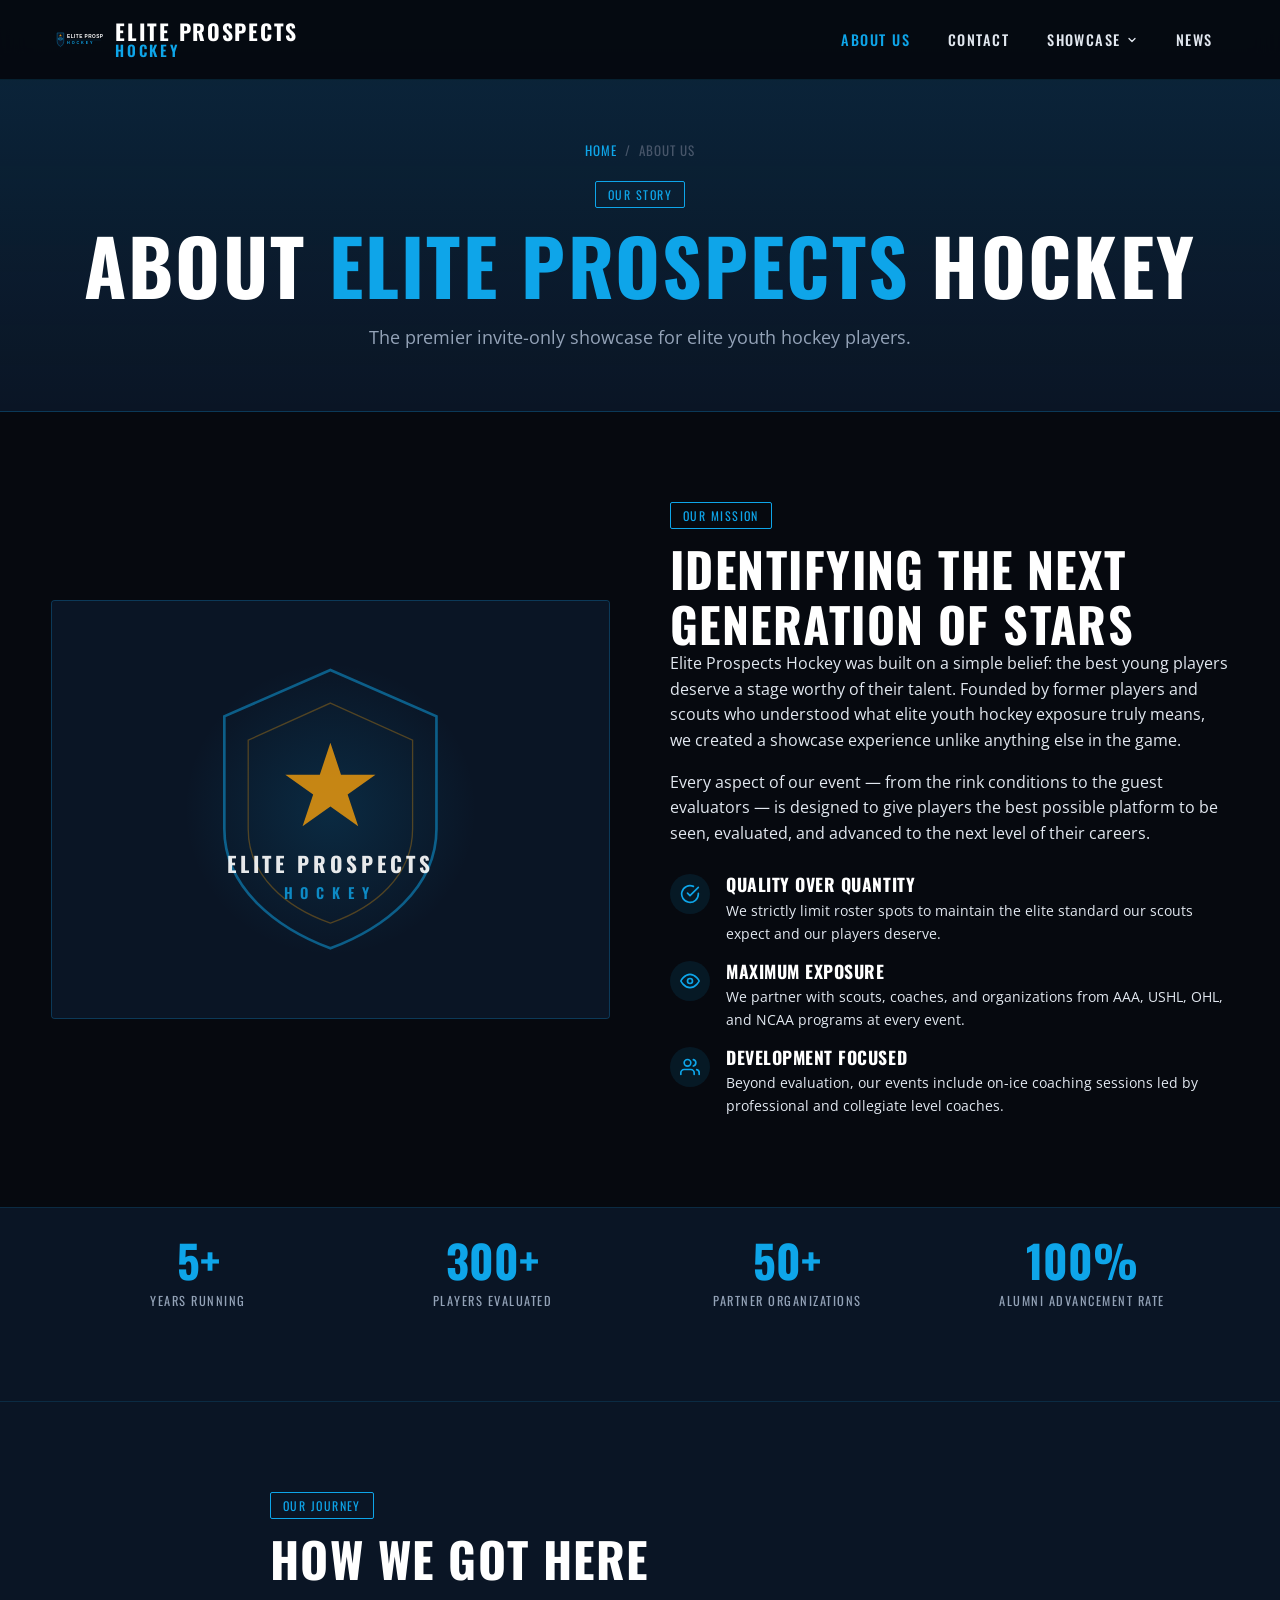
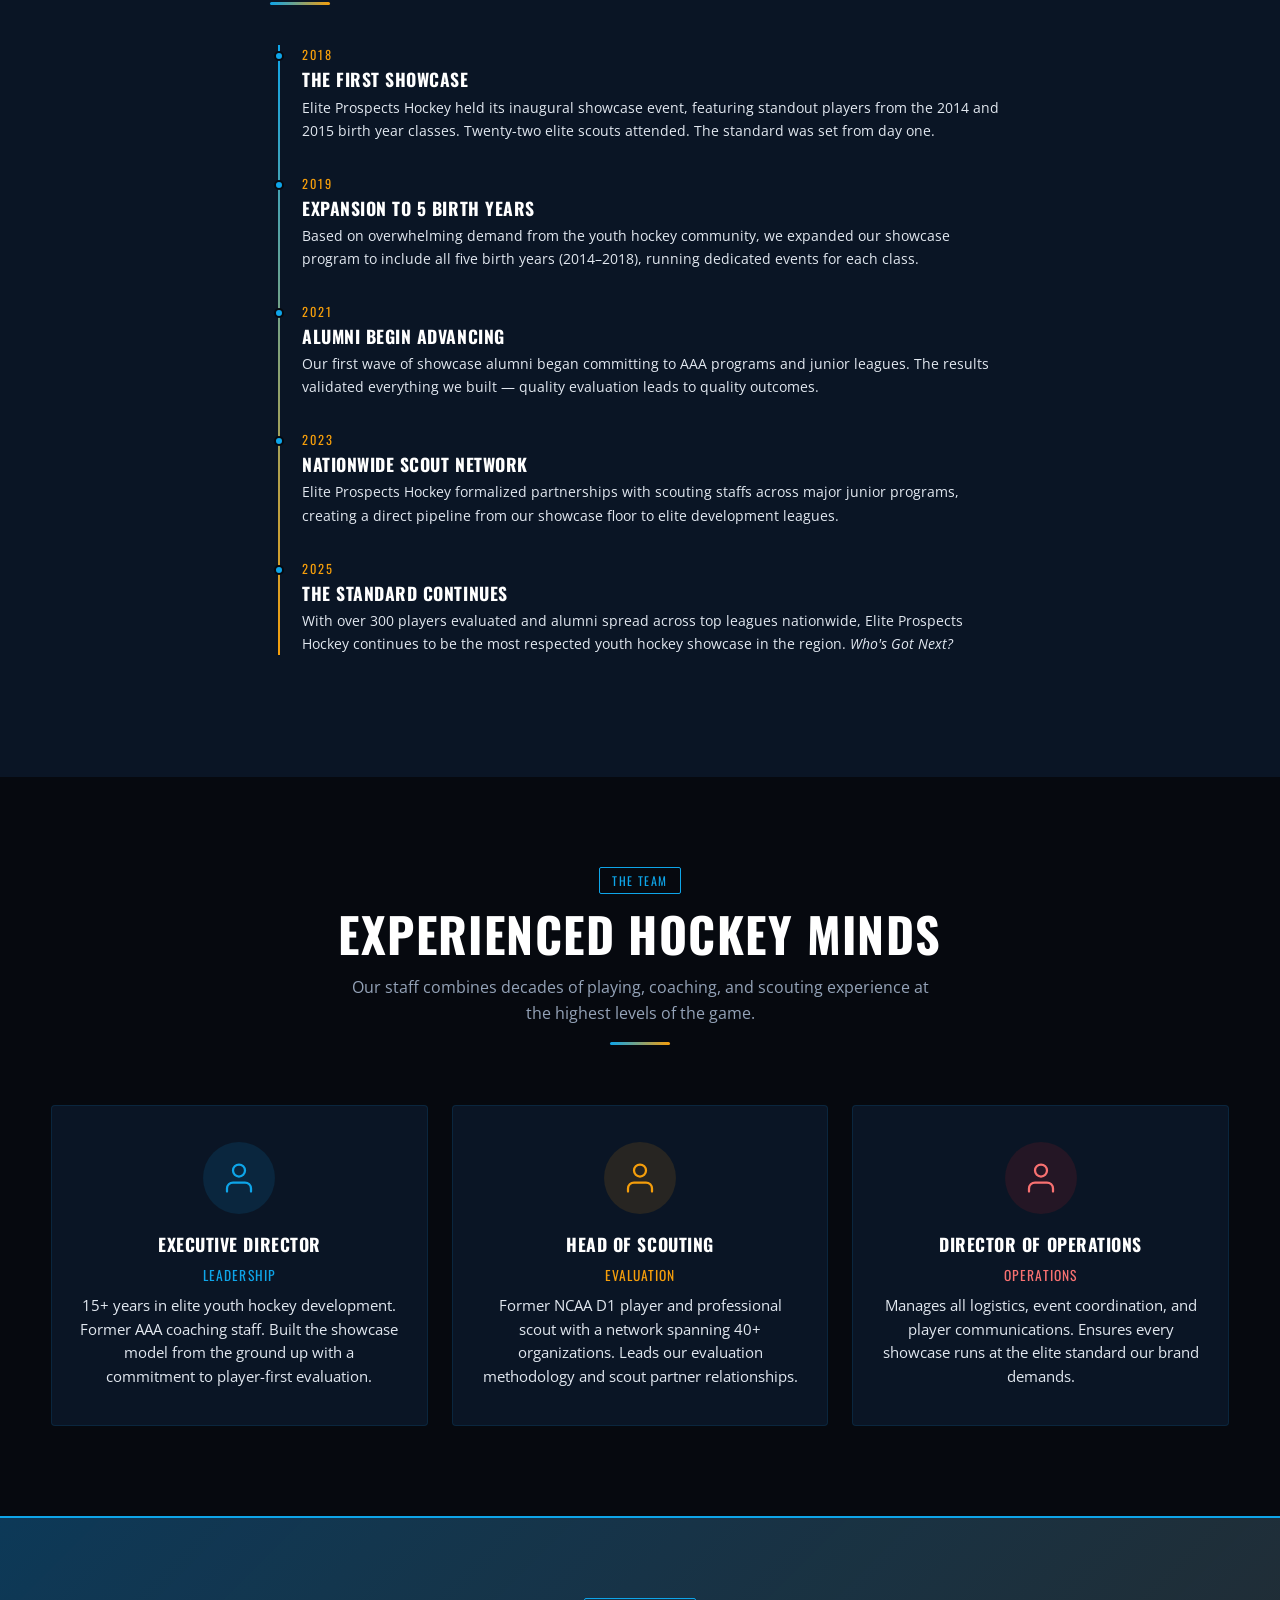
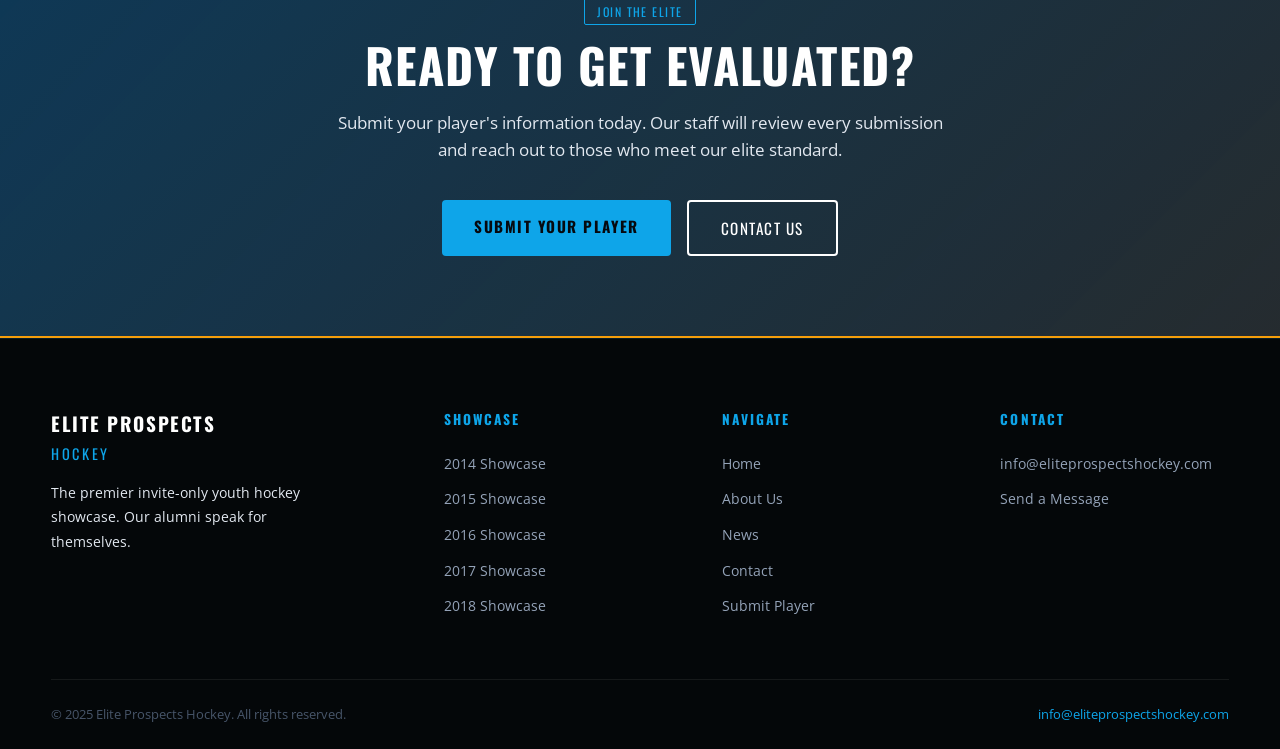
==== about.html @ bce5eac4 "Build full Elite Prospects Hockey site from scratch Complete static HTML/CSS site with: - Homepage w" ====
<!DOCTYPE html>
<html lang="en">
<head>
  <meta charset="UTF-8">
  <meta name="viewport" content="width=device-width, initial-scale=1.0">
  <title>About Us | Elite Prospects Hockey</title>
  <meta name="description" content="Learn about Elite Prospects Hockey — the premier invite-only showcase for elite youth hockey players across North America.">
  <link rel="stylesheet" href="css/styles.css">
  <link rel="icon" type="image/svg+xml" href="images/logo.svg">
</head>
<body>

  <!-- ══ HEADER ══════════════════════════════════════════════ -->
  <header class="site-header">
    <nav class="nav-inner">
      <a href="index.html" class="site-logo">
        <img src="images/logo.svg" alt="Elite Prospects Hockey" class="logo-icon">
        <div class="logo-text">
          <span class="logo-top">ELITE PROSPECTS</span>
          <span class="logo-bottom">HOCKEY</span>
        </div>
      </a>
      <ul class="nav-links">
        <li><a href="about.html" class="active">About Us</a></li>
        <li><a href="contact.html">Contact</a></li>
        <li class="nav-dropdown">
          <span class="dropdown-toggle">Showcase
            <svg viewBox="0 0 24 24" fill="none" stroke="currentColor" stroke-width="2.5" stroke-linecap="round" stroke-linejoin="round">
              <polyline points="6 9 12 15 18 9"/>
            </svg>
          </span>
          <ul class="dropdown-menu">
            <li><a href="showcase/2014.html">2014</a></li>
            <li><a href="showcase/2015.html">2015</a></li>
            <li><a href="showcase/2016.html">2016</a></li>
            <li><a href="showcase/2017.html">2017</a></li>
            <li><a href="showcase/2018.html">2018</a></li>
          </ul>
        </li>
        <li><a href="news.html">News</a></li>
      </ul>
      <button class="nav-toggle" aria-label="Toggle navigation" aria-expanded="false">
        <span></span><span></span><span></span>
      </button>
    </nav>
  </header>

  <!-- ══ PAGE HERO ════════════════════════════════════════════ -->
  <section class="page-hero">
    <div class="container">
      <div class="breadcrumb">
        <a href="index.html">Home</a><span>/</span><span>About Us</span>
      </div>
      <span class="tag">Our Story</span>
      <h1>About <span style="color:var(--ice)">Elite Prospects</span> Hockey</h1>
      <p>The premier invite-only showcase for elite youth hockey players.</p>
    </div>
  </section>

  <!-- ══ MISSION ══════════════════════════════════════════════ -->
  <section class="section">
    <div class="container">
      <div class="about-grid">
        <div class="about-visual">
          <svg viewBox="0 0 420 320" xmlns="http://www.w3.org/2000/svg" width="100%">
            <defs>
              <radialGradient id="glow" cx="50%" cy="50%" r="50%">
                <stop offset="0%" stop-color="#0ea5e9" stop-opacity="0.15"/>
                <stop offset="100%" stop-color="#0ea5e9" stop-opacity="0"/>
              </radialGradient>
            </defs>
            <rect width="420" height="320" fill="#0a1525"/>
            <circle cx="210" cy="160" r="110" fill="url(#glow)"/>
            <!-- Shield outline -->
            <path d="M210 55 L290 90 L290 175 C290 220 250 250 210 265 C170 250 130 220 130 175 L130 90 Z"
                  fill="none" stroke="#0ea5e9" stroke-width="2" opacity="0.5"/>
            <!-- Inner shield accent -->
            <path d="M210 80 L272 108 L272 175 C272 210 244 234 210 246 C176 234 148 210 148 175 L148 108 Z"
                  fill="none" stroke="#f59e0b" stroke-width="1" opacity="0.3"/>
            <!-- Star -->
            <path d="M210 110 L218 134 L244 134 L223 149 L231 173 L210 158 L189 173 L197 149 L176 134 L202 134 Z"
                  fill="#f59e0b" opacity="0.8"/>
            <!-- Text -->
            <text x="210" y="208" font-family="Oswald,sans-serif" font-size="16" font-weight="700"
                  fill="#ffffff" text-anchor="middle" letter-spacing="3" opacity="0.9">ELITE PROSPECTS</text>
            <text x="210" y="228" font-family="Oswald,sans-serif" font-size="11" font-weight="600"
                  fill="#0ea5e9" text-anchor="middle" letter-spacing="6" opacity="0.8">HOCKEY</text>
          </svg>
        </div>
        <div>
          <span class="tag">Our Mission</span>
          <h2>Identifying the Next Generation of Stars</h2>
          <p style="margin-bottom:16px;">Elite Prospects Hockey was built on a simple belief: the best young players deserve a stage worthy of their talent. Founded by former players and scouts who understood what elite youth hockey exposure truly means, we created a showcase experience unlike anything else in the game.</p>
          <p style="margin-bottom:28px;">Every aspect of our event — from the rink conditions to the guest evaluators — is designed to give players the best possible platform to be seen, evaluated, and advanced to the next level of their careers.</p>
          <div class="mission-list">
            <div class="mission-item">
              <div class="mission-icon">
                <svg viewBox="0 0 24 24" fill="none" stroke="currentColor" stroke-width="2" stroke-linecap="round" stroke-linejoin="round">
                  <path d="M22 11.08V12a10 10 0 1 1-5.93-9.14"/><polyline points="22 4 12 14.01 9 11.01"/>
                </svg>
              </div>
              <div>
                <h4>Quality Over Quantity</h4>
                <p>We strictly limit roster spots to maintain the elite standard our scouts expect and our players deserve.</p>
              </div>
            </div>
            <div class="mission-item">
              <div class="mission-icon">
                <svg viewBox="0 0 24 24" fill="none" stroke="currentColor" stroke-width="2" stroke-linecap="round" stroke-linejoin="round">
                  <path d="M1 12s4-8 11-8 11 8 11 8-4 8-11 8-11-8-11-8z"/><circle cx="12" cy="12" r="3"/>
                </svg>
              </div>
              <div>
                <h4>Maximum Exposure</h4>
                <p>We partner with scouts, coaches, and organizations from AAA, USHL, OHL, and NCAA programs at every event.</p>
              </div>
            </div>
            <div class="mission-item">
              <div class="mission-icon">
                <svg viewBox="0 0 24 24" fill="none" stroke="currentColor" stroke-width="2" stroke-linecap="round" stroke-linejoin="round">
                  <path d="M17 21v-2a4 4 0 0 0-4-4H5a4 4 0 0 0-4 4v2"/><circle cx="9" cy="7" r="4"/>
                  <path d="M23 21v-2a4 4 0 0 0-3-3.87M16 3.13a4 4 0 0 1 0 7.75"/>
                </svg>
              </div>
              <div>
                <h4>Development Focused</h4>
                <p>Beyond evaluation, our events include on-ice coaching sessions led by professional and collegiate level coaches.</p>
              </div>
            </div>
          </div>
        </div>
      </div>
    </div>
  </section>

  <!-- ══ STATS ════════════════════════════════════════════════ -->
  <div style="background:var(--navy); border-top:1px solid rgba(14,165,233,.15); border-bottom:1px solid rgba(14,165,233,.15);">
    <div class="stats-row container" style="border:none; border-radius:0; background:transparent;">
      <div class="stat-box" style="background:transparent;">
        <div class="stat-number">5+</div>
        <div class="stat-label">Years Running</div>
      </div>
      <div class="stat-box" style="background:transparent;">
        <div class="stat-number">300+</div>
        <div class="stat-label">Players Evaluated</div>
      </div>
      <div class="stat-box" style="background:transparent;">
        <div class="stat-number">50+</div>
        <div class="stat-label">Partner Organizations</div>
      </div>
      <div class="stat-box" style="background:transparent;">
        <div class="stat-number">100%</div>
        <div class="stat-label">Alumni Advancement Rate</div>
      </div>
    </div>
  </div>

  <!-- ══ HISTORY TIMELINE ═════════════════════════════════════ -->
  <section class="section section--dark">
    <div class="container">
      <div style="max-width:740px; margin-inline:auto;">
        <div class="section-heading" style="text-align:left; margin-bottom:40px;">
          <span class="tag">Our Journey</span>
          <h2>How We Got Here</h2>
          <div class="ice-line" style="margin-left:0;"></div>
        </div>
        <div class="timeline">
          <div class="timeline-item">
            <div class="timeline-year">2018</div>
            <h4>The First Showcase</h4>
            <p>Elite Prospects Hockey held its inaugural showcase event, featuring standout players from the 2014 and 2015 birth year classes. Twenty-two elite scouts attended. The standard was set from day one.</p>
          </div>
          <div class="timeline-item">
            <div class="timeline-year">2019</div>
            <h4>Expansion to 5 Birth Years</h4>
            <p>Based on overwhelming demand from the youth hockey community, we expanded our showcase program to include all five birth years (2014–2018), running dedicated events for each class.</p>
          </div>
          <div class="timeline-item">
            <div class="timeline-year">2021</div>
            <h4>Alumni Begin Advancing</h4>
            <p>Our first wave of showcase alumni began committing to AAA programs and junior leagues. The results validated everything we built — quality evaluation leads to quality outcomes.</p>
          </div>
          <div class="timeline-item">
            <div class="timeline-year">2023</div>
            <h4>Nationwide Scout Network</h4>
            <p>Elite Prospects Hockey formalized partnerships with scouting staffs across major junior programs, creating a direct pipeline from our showcase floor to elite development leagues.</p>
          </div>
          <div class="timeline-item">
            <div class="timeline-year">2025</div>
            <h4>The Standard Continues</h4>
            <p>With over 300 players evaluated and alumni spread across top leagues nationwide, Elite Prospects Hockey continues to be the most respected youth hockey showcase in the region. <em>Who's Got Next?</em></p>
          </div>
        </div>
      </div>
    </div>
  </section>

  <!-- ══ TEAM ═════════════════════════════════════════════════ -->
  <section class="section">
    <div class="container">
      <div class="section-heading">
        <span class="tag">The Team</span>
        <h2>Experienced Hockey Minds</h2>
        <p>Our staff combines decades of playing, coaching, and scouting experience at the highest levels of the game.</p>
        <div class="ice-line"></div>
      </div>
      <div class="features-grid">
        <div class="feature-card">
          <div class="feature-icon" style="width:72px;height:72px;border-radius:50%;background:rgba(14,165,233,.12);margin-bottom:20px;">
            <svg viewBox="0 0 24 24" fill="none" stroke="currentColor" stroke-width="1.5" stroke-linecap="round" stroke-linejoin="round" style="width:36px;height:36px;color:var(--ice);">
              <path d="M20 21v-2a4 4 0 0 0-4-4H8a4 4 0 0 0-4 4v2"/><circle cx="12" cy="7" r="4"/>
            </svg>
          </div>
          <h3>Executive Director</h3>
          <p style="color:var(--ice); font-size:.85rem; font-family:var(--font-heading); letter-spacing:.08em; margin-bottom:8px;">LEADERSHIP</p>
          <p>15+ years in elite youth hockey development. Former AAA coaching staff. Built the showcase model from the ground up with a commitment to player-first evaluation.</p>
        </div>
        <div class="feature-card">
          <div class="feature-icon" style="width:72px;height:72px;border-radius:50%;background:rgba(245,158,11,.12);margin-bottom:20px;">
            <svg viewBox="0 0 24 24" fill="none" stroke="currentColor" stroke-width="1.5" stroke-linecap="round" stroke-linejoin="round" style="width:36px;height:36px;color:var(--gold);">
              <path d="M20 21v-2a4 4 0 0 0-4-4H8a4 4 0 0 0-4 4v2"/><circle cx="12" cy="7" r="4"/>
            </svg>
          </div>
          <h3>Head of Scouting</h3>
          <p style="color:var(--gold); font-size:.85rem; font-family:var(--font-heading); letter-spacing:.08em; margin-bottom:8px;">EVALUATION</p>
          <p>Former NCAA D1 player and professional scout with a network spanning 40+ organizations. Leads our evaluation methodology and scout partner relationships.</p>
        </div>
        <div class="feature-card">
          <div class="feature-icon" style="width:72px;height:72px;border-radius:50%;background:rgba(220,38,38,.12);margin-bottom:20px;">
            <svg viewBox="0 0 24 24" fill="none" stroke="currentColor" stroke-width="1.5" stroke-linecap="round" stroke-linejoin="round" style="width:36px;height:36px;color:#f87171;">
              <path d="M20 21v-2a4 4 0 0 0-4-4H8a4 4 0 0 0-4 4v2"/><circle cx="12" cy="7" r="4"/>
            </svg>
          </div>
          <h3>Director of Operations</h3>
          <p style="color:#f87171; font-size:.85rem; font-family:var(--font-heading); letter-spacing:.08em; margin-bottom:8px;">OPERATIONS</p>
          <p>Manages all logistics, event coordination, and player communications. Ensures every showcase runs at the elite standard our brand demands.</p>
        </div>
      </div>
    </div>
  </section>

  <!-- ══ CTA ══════════════════════════════════════════════════ -->
  <section class="showcase-banner">
    <div class="container">
      <span class="tag">Join the Elite</span>
      <h2>Ready to Get Evaluated?</h2>
      <p>Submit your player's information today. Our staff will review every submission and reach out to those who meet our elite standard.</p>
      <div style="display:flex; gap:16px; justify-content:center; flex-wrap:wrap;">
        <a href="index.html#submission" class="btn btn-primary">Submit Your Player</a>
        <a href="contact.html" class="btn btn-outline">Contact Us</a>
      </div>
    </div>
  </section>

  <!-- ══ FOOTER ═══════════════════════════════════════════════ -->
  <footer class="site-footer">
    <div class="container">
      <div class="footer-main">
        <div class="footer-brand">
          <div style="margin-bottom:16px;">
            <div style="font-family:'Oswald',sans-serif;font-size:1.2rem;letter-spacing:.08em;font-weight:700;color:var(--white);">ELITE PROSPECTS</div>
            <div style="font-family:'Oswald',sans-serif;font-size:.9rem;letter-spacing:.18em;color:var(--ice);margin-top:2px;">HOCKEY</div>
          </div>
          <p>The premier invite-only youth hockey showcase. Our alumni speak for themselves.</p>
        </div>
        <div class="footer-col">
          <h5>Showcase</h5>
          <ul>
            <li><a href="showcase/2014.html">2014 Showcase</a></li>
            <li><a href="showcase/2015.html">2015 Showcase</a></li>
            <li><a href="showcase/2016.html">2016 Showcase</a></li>
            <li><a href="showcase/2017.html">2017 Showcase</a></li>
            <li><a href="showcase/2018.html">2018 Showcase</a></li>
          </ul>
        </div>
        <div class="footer-col">
          <h5>Navigate</h5>
          <ul>
            <li><a href="index.html">Home</a></li>
            <li><a href="about.html">About Us</a></li>
            <li><a href="news.html">News</a></li>
            <li><a href="contact.html">Contact</a></li>
            <li><a href="index.html#submission">Submit Player</a></li>
          </ul>
        </div>
        <div class="footer-col">
          <h5>Contact</h5>
          <ul>
            <li><a href="mailto:info@eliteprospectshockey.com">info@eliteprospectshockey.com</a></li>
            <li><a href="contact.html">Send a Message</a></li>
          </ul>
        </div>
      </div>
      <div class="footer-bottom">
        <p>&copy; 2025 Elite Prospects Hockey. All rights reserved.</p>
        <p><a href="mailto:info@eliteprospectshockey.com">info@eliteprospectshockey.com</a></p>
      </div>
    </div>
  </footer>

  <script src="js/main.js"></script>
</body>
</html>
---- css/styles.css ----
/* ============================================================
   ELITE PROSPECTS HOCKEY — Main Stylesheet
   ============================================================ */

@import url('https://fonts.googleapis.com/css2?family=Oswald:wght@400;500;600;700&family=Open+Sans:wght@300;400;600;700&display=swap');

/* ── Custom Properties ─────────────────────────────────────── */
:root {
  --dark:       #06090f;
  --navy:       #0a1525;
  --blue-deep:  #0d1e33;
  --ice:        #0ea5e9;
  --ice-light:  #38bdf8;
  --ice-dim:    #0369a1;
  --gold:       #f59e0b;
  --gold-light: #fbbf24;
  --red:        #dc2626;
  --white:      #ffffff;
  --gray-100:   #f1f5f9;
  --gray-200:   #e2e8f0;
  --gray-400:   #94a3b8;
  --gray-600:   #475569;
  --gray-800:   #1e293b;

  --font-heading: 'Oswald', 'Impact', sans-serif;
  --font-body:    'Open Sans', sans-serif;

  --nav-height: 80px;
  --radius:     4px;
  --shadow:     0 4px 24px rgba(0,0,0,.45);
}

/* ── Reset ──────────────────────────────────────────────────── */
*, *::before, *::after { box-sizing: border-box; margin: 0; padding: 0; }

html { scroll-behavior: smooth; }

body {
  font-family: var(--font-body);
  background: var(--dark);
  color: var(--white);
  line-height: 1.6;
  -webkit-font-smoothing: antialiased;
}

img { max-width: 100%; display: block; }
a   { text-decoration: none; color: inherit; }
ul  { list-style: none; }

/* ── Typography ─────────────────────────────────────────────── */
h1, h2, h3, h4 {
  font-family: var(--font-heading);
  line-height: 1.15;
  letter-spacing: .03em;
  text-transform: uppercase;
}

h1 { font-size: clamp(2.4rem, 6vw, 5rem); }
h2 { font-size: clamp(1.8rem, 4vw, 3rem); }
h3 { font-size: clamp(1.3rem, 2.5vw, 1.9rem); }
h4 { font-size: 1.1rem; }

p { font-size: 1rem; color: var(--gray-200); }

/* ── Utility ────────────────────────────────────────────────── */
.container {
  width: min(1200px, 92%);
  margin-inline: auto;
}

.section { padding: 90px 0; }
.section--dark { background: var(--navy); }
.section--deeper { background: var(--blue-deep); }

.tag {
  display: inline-block;
  font-family: var(--font-heading);
  font-size: .75rem;
  letter-spacing: .12em;
  text-transform: uppercase;
  color: var(--ice);
  border: 1px solid var(--ice);
  padding: 3px 12px;
  border-radius: 2px;
  margin-bottom: 12px;
}

.section-heading {
  text-align: center;
  margin-bottom: 60px;
}

.section-heading h2 {
  color: var(--white);
  margin-bottom: 14px;
}

.section-heading p {
  max-width: 600px;
  margin-inline: auto;
  color: var(--gray-400);
}

.ice-line {
  width: 60px;
  height: 3px;
  background: linear-gradient(90deg, var(--ice), var(--gold));
  margin: 16px auto 0;
  border-radius: 2px;
}

/* ── Buttons ────────────────────────────────────────────────── */
.btn {
  display: inline-block;
  font-family: var(--font-heading);
  font-size: .95rem;
  letter-spacing: .1em;
  text-transform: uppercase;
  padding: 14px 32px;
  border-radius: var(--radius);
  border: none;
  cursor: pointer;
  transition: all .25s ease;
}

.btn-primary {
  background: var(--ice);
  color: var(--dark);
  font-weight: 700;
}
.btn-primary:hover { background: var(--ice-light); transform: translateY(-2px); box-shadow: 0 6px 20px rgba(14,165,233,.35); }

.btn-gold {
  background: var(--gold);
  color: var(--dark);
  font-weight: 700;
}
.btn-gold:hover { background: var(--gold-light); transform: translateY(-2px); box-shadow: 0 6px 20px rgba(245,158,11,.35); }

.btn-outline {
  background: transparent;
  color: var(--white);
  border: 2px solid var(--white);
}
.btn-outline:hover { background: var(--white); color: var(--dark); transform: translateY(-2px); }

.btn-outline-ice {
  background: transparent;
  color: var(--ice);
  border: 2px solid var(--ice);
}
.btn-outline-ice:hover { background: var(--ice); color: var(--dark); }

/* ── HEADER / NAV ───────────────────────────────────────────── */
.site-header {
  position: fixed;
  top: 0;
  left: 0;
  width: 100%;
  z-index: 1000;
  background: rgba(6, 9, 15, .95);
  backdrop-filter: blur(12px);
  -webkit-backdrop-filter: blur(12px);
  border-bottom: 1px solid rgba(14,165,233,.15);
  height: var(--nav-height);
  display: flex;
  align-items: center;
}

.nav-inner {
  display: flex;
  align-items: center;
  justify-content: space-between;
  width: min(1200px, 92%);
  margin-inline: auto;
  height: 100%;
}

/* Logo */
.site-logo {
  display: flex;
  align-items: center;
  gap: 12px;
  flex-shrink: 0;
}

.logo-icon {
  width: 52px;
  height: 52px;
}

.logo-text {
  display: flex;
  flex-direction: column;
  line-height: 1;
}

.logo-text .logo-top {
  font-family: var(--font-heading);
  font-size: 1.35rem;
  font-weight: 700;
  letter-spacing: .08em;
  color: var(--white);
}

.logo-text .logo-bottom {
  font-family: var(--font-heading);
  font-size: .95rem;
  font-weight: 600;
  letter-spacing: .18em;
  color: var(--ice);
  margin-top: 1px;
}

/* Nav Links */
.nav-links {
  display: flex;
  align-items: center;
  gap: 6px;
}

.nav-links > li > a,
.nav-links > li > span {
  display: block;
  font-family: var(--font-heading);
  font-size: .9rem;
  font-weight: 500;
  letter-spacing: .1em;
  text-transform: uppercase;
  color: var(--gray-200);
  padding: 8px 16px;
  border-radius: var(--radius);
  transition: color .2s, background .2s;
  cursor: pointer;
  white-space: nowrap;
}

.nav-links > li > a:hover,
.nav-links > li > span:hover {
  color: var(--ice);
  background: rgba(14,165,233,.08);
}

.nav-links > li > a.active { color: var(--ice); }

/* Dropdown */
.nav-dropdown {
  position: relative;
}

.dropdown-toggle {
  display: flex;
  align-items: center;
  gap: 6px;
}

.dropdown-toggle svg {
  width: 12px;
  height: 12px;
  transition: transform .25s;
}

.nav-dropdown:hover .dropdown-toggle svg,
.nav-dropdown.open .dropdown-toggle svg {
  transform: rotate(180deg);
}

.dropdown-menu {
  position: absolute;
  top: calc(100% + 8px);
  left: 50%;
  transform: translateX(-50%);
  background: var(--navy);
  border: 1px solid rgba(14,165,233,.2);
  border-radius: var(--radius);
  min-width: 160px;
  box-shadow: var(--shadow);
  opacity: 0;
  visibility: hidden;
  transform: translateX(-50%) translateY(-8px);
  transition: opacity .25s, visibility .25s, transform .25s;
}

.nav-dropdown:hover .dropdown-menu,
.nav-dropdown.open .dropdown-menu {
  opacity: 1;
  visibility: visible;
  transform: translateX(-50%) translateY(0);
}

.dropdown-menu li a {
  display: block;
  font-family: var(--font-heading);
  font-size: .85rem;
  letter-spacing: .08em;
  text-transform: uppercase;
  color: var(--gray-200);
  padding: 12px 20px;
  border-bottom: 1px solid rgba(255,255,255,.06);
  transition: color .2s, background .2s, padding-left .2s;
}

.dropdown-menu li:last-child a { border-bottom: none; }
.dropdown-menu li a:hover { color: var(--ice); background: rgba(14,165,233,.08); padding-left: 28px; }

/* Mobile toggle */
.nav-toggle {
  display: none;
  background: none;
  border: none;
  cursor: pointer;
  padding: 8px;
}

.nav-toggle span {
  display: block;
  width: 26px;
  height: 2px;
  background: var(--white);
  margin: 5px 0;
  transition: all .3s;
  border-radius: 2px;
}

.nav-toggle.active span:nth-child(1) { transform: translateY(7px) rotate(45deg); }
.nav-toggle.active span:nth-child(2) { opacity: 0; }
.nav-toggle.active span:nth-child(3) { transform: translateY(-7px) rotate(-45deg); }

/* ── HERO ───────────────────────────────────────────────────── */
.hero {
  position: relative;
  min-height: 100vh;
  display: flex;
  align-items: center;
  justify-content: center;
  text-align: center;
  overflow: hidden;
  padding-top: var(--nav-height);
}

.hero-bg {
  position: absolute;
  inset: 0;
  background:
    radial-gradient(ellipse 80% 60% at 50% 0%, rgba(14,165,233,.18) 0%, transparent 60%),
    radial-gradient(ellipse 60% 40% at 80% 80%, rgba(245,158,11,.1) 0%, transparent 50%),
    linear-gradient(180deg, #060a14 0%, #0a1525 50%, #060a14 100%);
}

/* Ice grid pattern overlay */
.hero-bg::before {
  content: '';
  position: absolute;
  inset: 0;
  background-image:
    linear-gradient(rgba(14,165,233,.05) 1px, transparent 1px),
    linear-gradient(90deg, rgba(14,165,233,.05) 1px, transparent 1px);
  background-size: 60px 60px;
  mask-image: radial-gradient(ellipse 80% 80% at 50% 50%, black 30%, transparent 70%);
}

.hero-content {
  position: relative;
  z-index: 1;
  max-width: 860px;
  padding: 60px 20px;
}

.hero-eyebrow {
  font-family: var(--font-heading);
  font-size: .85rem;
  letter-spacing: .25em;
  text-transform: uppercase;
  color: var(--gold);
  margin-bottom: 20px;
  display: flex;
  align-items: center;
  justify-content: center;
  gap: 12px;
}

.hero-eyebrow::before,
.hero-eyebrow::after {
  content: '';
  width: 40px;
  height: 1px;
  background: var(--gold);
  opacity: .6;
}

.hero h1 {
  color: var(--white);
  margin-bottom: 12px;
}

.hero h1 span { color: var(--ice); }

.hero-sub {
  font-family: var(--font-heading);
  font-size: clamp(1rem, 2.5vw, 1.5rem);
  letter-spacing: .2em;
  color: var(--gold);
  text-transform: uppercase;
  margin-bottom: 28px;
}

.hero-text {
  font-size: 1.1rem;
  color: var(--gray-200);
  max-width: 620px;
  margin: 0 auto 40px;
  line-height: 1.75;
}

.hero-actions {
  display: flex;
  gap: 16px;
  justify-content: center;
  flex-wrap: wrap;
}

.hero-scroll {
  position: absolute;
  bottom: 32px;
  left: 50%;
  transform: translateX(-50%);
  display: flex;
  flex-direction: column;
  align-items: center;
  gap: 8px;
  color: var(--gray-400);
  font-size: .75rem;
  letter-spacing: .15em;
  text-transform: uppercase;
  animation: bounce 2s infinite;
}

.hero-scroll svg { width: 20px; height: 20px; }

@keyframes bounce {
  0%, 100% { transform: translateX(-50%) translateY(0); }
  50% { transform: translateX(-50%) translateY(8px); }
}

/* ── PAGE HERO (inner pages) ────────────────────────────────── */
.page-hero {
  padding: calc(var(--nav-height) + 60px) 0 60px;
  background:
    linear-gradient(180deg, rgba(14,165,233,.12) 0%, transparent 100%),
    var(--navy);
  border-bottom: 1px solid rgba(14,165,233,.15);
  text-align: center;
}

.page-hero h1 { color: var(--white); margin-bottom: 14px; }
.page-hero p { color: var(--gray-400); font-size: 1.1rem; }

.breadcrumb {
  display: flex;
  align-items: center;
  justify-content: center;
  gap: 8px;
  font-size: .82rem;
  color: var(--gray-400);
  margin-bottom: 20px;
  font-family: var(--font-heading);
  letter-spacing: .08em;
  text-transform: uppercase;
}

.breadcrumb a { color: var(--ice); }
.breadcrumb a:hover { text-decoration: underline; }
.breadcrumb span { color: var(--gray-600); }

/* ── ABOUT STRIP ────────────────────────────────────────────── */
.about-strip {
  background: var(--navy);
  border-top: 3px solid var(--ice);
  border-bottom: 1px solid rgba(14,165,233,.15);
}

.about-strip .container {
  display: grid;
  grid-template-columns: 1fr 1fr;
  gap: 60px;
  align-items: center;
  padding: 80px 0;
}

.about-strip .visual {
  position: relative;
  border-radius: var(--radius);
  overflow: hidden;
}

.about-puck-art {
  width: 100%;
  aspect-ratio: 4/3;
  background: var(--blue-deep);
  border-radius: var(--radius);
  border: 1px solid rgba(14,165,233,.2);
  display: flex;
  align-items: center;
  justify-content: center;
}

.about-strip .content { }
.about-strip h2 { color: var(--white); margin-bottom: 20px; }
.about-strip p { margin-bottom: 20px; }

/* ── FEATURE CARDS ──────────────────────────────────────────── */
.features-grid {
  display: grid;
  grid-template-columns: repeat(auto-fit, minmax(250px, 1fr));
  gap: 24px;
}

.feature-card {
  background: var(--navy);
  border: 1px solid rgba(14,165,233,.12);
  border-radius: var(--radius);
  padding: 36px 28px;
  text-align: center;
  transition: border-color .3s, transform .3s, box-shadow .3s;
}

.feature-card:hover {
  border-color: var(--ice);
  transform: translateY(-4px);
  box-shadow: 0 12px 40px rgba(14,165,233,.15);
}

.feature-icon {
  width: 64px;
  height: 64px;
  margin: 0 auto 20px;
  background: rgba(14,165,233,.1);
  border-radius: 50%;
  display: flex;
  align-items: center;
  justify-content: center;
}

.feature-icon svg { width: 32px; height: 32px; color: var(--ice); }

.feature-card h3 {
  font-size: 1.1rem;
  color: var(--white);
  margin-bottom: 10px;
}

.feature-card p { font-size: .92rem; }

/* ── NEWS CARDS ─────────────────────────────────────────────── */
.news-grid {
  display: grid;
  grid-template-columns: repeat(auto-fill, minmax(320px, 1fr));
  gap: 28px;
}

.news-card {
  background: var(--navy);
  border: 1px solid rgba(14,165,233,.1);
  border-radius: var(--radius);
  overflow: hidden;
  transition: border-color .3s, transform .3s, box-shadow .3s;
}

.news-card:hover {
  border-color: var(--ice);
  transform: translateY(-4px);
  box-shadow: 0 12px 40px rgba(14,165,233,.15);
}

.news-card-img {
  height: 200px;
  overflow: hidden;
  background: var(--blue-deep);
  display: flex;
  align-items: center;
  justify-content: center;
  position: relative;
}

.news-card-img .news-img-art { width: 100%; height: 100%; }

.news-card-body { padding: 24px; }

.news-meta {
  display: flex;
  align-items: center;
  gap: 12px;
  margin-bottom: 12px;
}

.news-cat {
  font-family: var(--font-heading);
  font-size: .7rem;
  letter-spacing: .12em;
  text-transform: uppercase;
  color: var(--ice);
  background: rgba(14,165,233,.1);
  padding: 3px 10px;
  border-radius: 2px;
}

.news-date {
  font-size: .78rem;
  color: var(--gray-400);
}

.news-card h3 {
  font-size: 1.15rem;
  color: var(--white);
  margin-bottom: 10px;
  line-height: 1.3;
}

.news-card p { font-size: .9rem; color: var(--gray-400); margin-bottom: 18px; }

.news-card .read-more {
  font-family: var(--font-heading);
  font-size: .8rem;
  letter-spacing: .1em;
  text-transform: uppercase;
  color: var(--ice);
  display: flex;
  align-items: center;
  gap: 6px;
  transition: gap .2s;
}

.news-card .read-more:hover { gap: 10px; }

/* ── SHOWCASE BANNER ────────────────────────────────────────── */
.showcase-banner {
  background:
    linear-gradient(135deg, rgba(14,165,233,.2) 0%, rgba(245,158,11,.1) 100%),
    var(--blue-deep);
  border-top: 2px solid var(--ice);
  border-bottom: 2px solid var(--gold);
  text-align: center;
  padding: 80px 0;
}

.showcase-banner h2 { color: var(--white); margin-bottom: 18px; }
.showcase-banner p { color: var(--gray-200); max-width: 620px; margin: 0 auto 36px; font-size: 1.05rem; }

.year-tags {
  display: flex;
  gap: 12px;
  justify-content: center;
  flex-wrap: wrap;
  margin-bottom: 36px;
}

.year-tag {
  font-family: var(--font-heading);
  font-size: 1rem;
  letter-spacing: .1em;
  color: var(--white);
  background: rgba(14,165,233,.15);
  border: 1px solid rgba(14,165,233,.3);
  padding: 8px 24px;
  border-radius: var(--radius);
  transition: all .25s;
  cursor: pointer;
  display: inline-block;
}

.year-tag:hover, .year-tag.active {
  background: var(--ice);
  color: var(--dark);
  border-color: var(--ice);
}

/* ── SUBMISSION FORM SECTION ────────────────────────────────── */
.submission-section {
  background: var(--navy);
}

.form-wrapper {
  max-width: 720px;
  margin-inline: auto;
}

.form-grid {
  display: grid;
  grid-template-columns: 1fr 1fr;
  gap: 20px;
}

.form-group {
  display: flex;
  flex-direction: column;
  gap: 8px;
}

.form-group.full { grid-column: 1 / -1; }

.form-group label {
  font-family: var(--font-heading);
  font-size: .82rem;
  letter-spacing: .1em;
  text-transform: uppercase;
  color: var(--gray-400);
}

.form-group input,
.form-group select,
.form-group textarea {
  background: var(--blue-deep);
  border: 1px solid rgba(14,165,233,.2);
  border-radius: var(--radius);
  color: var(--white);
  font-family: var(--font-body);
  font-size: .95rem;
  padding: 12px 16px;
  outline: none;
  transition: border-color .25s, box-shadow .25s;
  width: 100%;
}

.form-group input::placeholder,
.form-group textarea::placeholder { color: var(--gray-600); }

.form-group input:focus,
.form-group select:focus,
.form-group textarea:focus {
  border-color: var(--ice);
  box-shadow: 0 0 0 3px rgba(14,165,233,.12);
}

.form-group select option { background: var(--navy); }
.form-group textarea { resize: vertical; min-height: 120px; }

.form-note {
  font-size: .82rem;
  color: var(--gray-600);
  margin-top: 6px;
}

/* ── SHOWCASE PAGE ──────────────────────────────────────────── */
.showcase-hero {
  position: relative;
  padding: calc(var(--nav-height) + 80px) 0 80px;
  text-align: center;
  overflow: hidden;
}

.showcase-hero-bg {
  position: absolute;
  inset: 0;
  background:
    radial-gradient(ellipse 80% 60% at 50% 0%, rgba(14,165,233,.2) 0%, transparent 60%),
    var(--navy);
}

.showcase-year-badge {
  display: inline-block;
  font-family: var(--font-heading);
  font-size: 8rem;
  font-weight: 700;
  color: rgba(14,165,233,.07);
  position: absolute;
  top: 50%;
  left: 50%;
  transform: translate(-50%, -45%);
  pointer-events: none;
  white-space: nowrap;
  letter-spacing: -.02em;
}

.showcase-hero-content { position: relative; z-index: 1; }

.roster-table-wrap {
  overflow-x: auto;
  border-radius: var(--radius);
  border: 1px solid rgba(14,165,233,.15);
}

.roster-table {
  width: 100%;
  border-collapse: collapse;
  font-size: .92rem;
}

.roster-table thead {
  background: rgba(14,165,233,.12);
}

.roster-table th {
  font-family: var(--font-heading);
  font-size: .78rem;
  letter-spacing: .12em;
  text-transform: uppercase;
  color: var(--ice);
  padding: 14px 18px;
  text-align: left;
  border-bottom: 2px solid rgba(14,165,233,.3);
}

.roster-table td {
  padding: 13px 18px;
  border-bottom: 1px solid rgba(255,255,255,.05);
  color: var(--gray-200);
}

.roster-table tbody tr:last-child td { border-bottom: none; }

.roster-table tbody tr:hover { background: rgba(14,165,233,.05); }

.player-pos {
  font-family: var(--font-heading);
  font-size: .78rem;
  letter-spacing: .1em;
  padding: 3px 8px;
  border-radius: 2px;
  display: inline-block;
}

.pos-f { background: rgba(14,165,233,.15); color: var(--ice); }
.pos-d { background: rgba(245,158,11,.15); color: var(--gold); }
.pos-g { background: rgba(220,38,38,.15); color: #f87171; }

.standout { color: var(--gold); font-weight: 600; }

/* ── STATS ROW ──────────────────────────────────────────────── */
.stats-row {
  display: grid;
  grid-template-columns: repeat(auto-fit, minmax(160px, 1fr));
  gap: 1px;
  background: rgba(14,165,233,.15);
  border: 1px solid rgba(14,165,233,.15);
  border-radius: var(--radius);
  overflow: hidden;
  margin-bottom: 60px;
}

.stat-box {
  background: var(--navy);
  padding: 30px 20px;
  text-align: center;
}

.stat-number {
  font-family: var(--font-heading);
  font-size: 2.8rem;
  font-weight: 700;
  color: var(--ice);
  line-height: 1;
  margin-bottom: 8px;
}

.stat-label {
  font-size: .78rem;
  letter-spacing: .12em;
  text-transform: uppercase;
  color: var(--gray-400);
  font-family: var(--font-heading);
}

/* ── ABOUT PAGE ─────────────────────────────────────────────── */
.about-grid {
  display: grid;
  grid-template-columns: 1fr 1fr;
  gap: 60px;
  align-items: center;
}

.about-visual {
  aspect-ratio: 4/3;
  border-radius: var(--radius);
  background: var(--blue-deep);
  border: 1px solid rgba(14,165,233,.2);
  display: flex;
  align-items: center;
  justify-content: center;
  overflow: hidden;
}

.mission-list {
  display: flex;
  flex-direction: column;
  gap: 16px;
  margin-top: 24px;
}

.mission-item {
  display: flex;
  gap: 16px;
  align-items: flex-start;
}

.mission-icon {
  flex-shrink: 0;
  width: 40px;
  height: 40px;
  background: rgba(14,165,233,.1);
  border-radius: 50%;
  display: flex;
  align-items: center;
  justify-content: center;
}

.mission-icon svg { width: 20px; height: 20px; color: var(--ice); }

.mission-item h4 { color: var(--white); margin-bottom: 4px; }
.mission-item p { font-size: .9rem; }

.timeline {
  position: relative;
  padding-left: 32px;
}

.timeline::before {
  content: '';
  position: absolute;
  left: 8px;
  top: 0;
  bottom: 0;
  width: 2px;
  background: linear-gradient(180deg, var(--ice), var(--gold));
}

.timeline-item {
  position: relative;
  margin-bottom: 32px;
}

.timeline-item::before {
  content: '';
  position: absolute;
  left: -28px;
  top: 6px;
  width: 10px;
  height: 10px;
  border-radius: 50%;
  background: var(--ice);
  border: 2px solid var(--dark);
}

.timeline-year {
  font-family: var(--font-heading);
  font-size: .78rem;
  letter-spacing: .15em;
  color: var(--gold);
  text-transform: uppercase;
  margin-bottom: 4px;
}

.timeline-item h4 { color: var(--white); margin-bottom: 6px; }
.timeline-item p { font-size: .9rem; }

/* ── CONTACT PAGE ───────────────────────────────────────────── */
.contact-grid {
  display: grid;
  grid-template-columns: 1fr 1.6fr;
  gap: 60px;
}

.contact-info h3 { color: var(--white); margin-bottom: 28px; font-size: 1.3rem; }

.contact-item {
  display: flex;
  gap: 16px;
  align-items: flex-start;
  margin-bottom: 28px;
}

.contact-item-icon {
  flex-shrink: 0;
  width: 44px;
  height: 44px;
  background: rgba(14,165,233,.1);
  border-radius: 50%;
  display: flex;
  align-items: center;
  justify-content: center;
  border: 1px solid rgba(14,165,233,.2);
}

.contact-item-icon svg { width: 20px; height: 20px; color: var(--ice); }

.contact-item-text h4 { color: var(--white); font-size: .95rem; margin-bottom: 4px; }
.contact-item-text p { font-size: .9rem; }

.social-links {
  display: flex;
  gap: 12px;
  margin-top: 32px;
}

.social-link {
  width: 44px;
  height: 44px;
  background: rgba(255,255,255,.05);
  border: 1px solid rgba(255,255,255,.1);
  border-radius: var(--radius);
  display: flex;
  align-items: center;
  justify-content: center;
  transition: all .25s;
}

.social-link:hover {
  background: var(--ice);
  border-color: var(--ice);
}

.social-link svg { width: 20px; height: 20px; }

/* ── NEWS PAGE ──────────────────────────────────────────────── */
.news-filters {
  display: flex;
  gap: 12px;
  flex-wrap: wrap;
  margin-bottom: 40px;
}

.filter-btn {
  font-family: var(--font-heading);
  font-size: .8rem;
  letter-spacing: .1em;
  text-transform: uppercase;
  padding: 8px 20px;
  border: 1px solid rgba(255,255,255,.15);
  border-radius: var(--radius);
  background: transparent;
  color: var(--gray-400);
  cursor: pointer;
  transition: all .25s;
}

.filter-btn:hover, .filter-btn.active {
  border-color: var(--ice);
  color: var(--ice);
  background: rgba(14,165,233,.08);
}

/* ── FOOTER ─────────────────────────────────────────────────── */
.site-footer {
  background: #040709;
  border-top: 1px solid rgba(14,165,233,.15);
}

.footer-main {
  padding: 70px 0 50px;
  display: grid;
  grid-template-columns: 1.5fr 1fr 1fr 1fr;
  gap: 50px;
}

.footer-brand .logo-text { margin-bottom: 18px; }
.footer-brand p { font-size: .9rem; max-width: 260px; line-height: 1.7; }

.footer-col h5 {
  font-family: var(--font-heading);
  font-size: .85rem;
  letter-spacing: .15em;
  text-transform: uppercase;
  color: var(--ice);
  margin-bottom: 20px;
}

.footer-col ul li {
  margin-bottom: 10px;
}

.footer-col ul li a {
  font-size: .9rem;
  color: var(--gray-400);
  transition: color .2s;
}

.footer-col ul li a:hover { color: var(--white); }

.footer-bottom {
  border-top: 1px solid rgba(255,255,255,.07);
  padding: 24px 0;
  display: flex;
  align-items: center;
  justify-content: space-between;
  flex-wrap: wrap;
  gap: 12px;
}

.footer-bottom p {
  font-size: .82rem;
  color: var(--gray-600);
}

.footer-bottom a { color: var(--ice); }

/* ── ALERT / SUCCESS BANNER ─────────────────────────────────── */
.alert {
  padding: 14px 20px;
  border-radius: var(--radius);
  margin-bottom: 20px;
  font-size: .92rem;
}

.alert-success {
  background: rgba(34,197,94,.12);
  border: 1px solid rgba(34,197,94,.3);
  color: #86efac;
}

/* ── RESPONSIVE ─────────────────────────────────────────────── */
@media (max-width: 1024px) {
  .footer-main { grid-template-columns: 1fr 1fr; }
}

@media (max-width: 768px) {
  :root { --nav-height: 70px; }

  .nav-links {
    position: fixed;
    top: var(--nav-height);
    left: 0;
    width: 100%;
    flex-direction: column;
    background: var(--dark);
    border-bottom: 1px solid rgba(14,165,233,.2);
    padding: 20px 0 30px;
    gap: 0;
    transform: translateY(-110%);
    transition: transform .35s cubic-bezier(.4,0,.2,1);
    align-items: stretch;
  }

  .nav-links.open { transform: translateY(0); }

  .nav-links > li > a,
  .nav-links > li > span {
    padding: 13px 28px;
    border-radius: 0;
    border-bottom: 1px solid rgba(255,255,255,.04);
    font-size: 1rem;
  }

  .nav-dropdown { position: static; }

  .dropdown-menu {
    position: static;
    transform: none !important;
    opacity: 1 !important;
    visibility: visible !important;
    box-shadow: none;
    border: none;
    border-radius: 0;
    background: rgba(14,165,233,.05);
    display: none;
  }

  .nav-dropdown.open .dropdown-menu { display: block; }

  .dropdown-menu li a { padding: 11px 28px 11px 42px; }

  .nav-toggle { display: flex; flex-direction: column; }

  .about-strip .container { grid-template-columns: 1fr; gap: 40px; }
  .about-strip .visual { order: -1; }

  .about-grid { grid-template-columns: 1fr; gap: 40px; }
  .contact-grid { grid-template-columns: 1fr; gap: 40px; }
  .form-grid { grid-template-columns: 1fr; }

  .footer-main { grid-template-columns: 1fr; gap: 36px; }
  .footer-bottom { flex-direction: column; text-align: center; }

  .hero-actions { flex-direction: column; align-items: center; }
  .stats-row { grid-template-columns: 1fr 1fr; }
}

@media (max-width: 480px) {
  .news-grid { grid-template-columns: 1fr; }
  .features-grid { grid-template-columns: 1fr; }
  .year-tags { gap: 8px; }
  .stats-row { grid-template-columns: 1fr 1fr; }
}
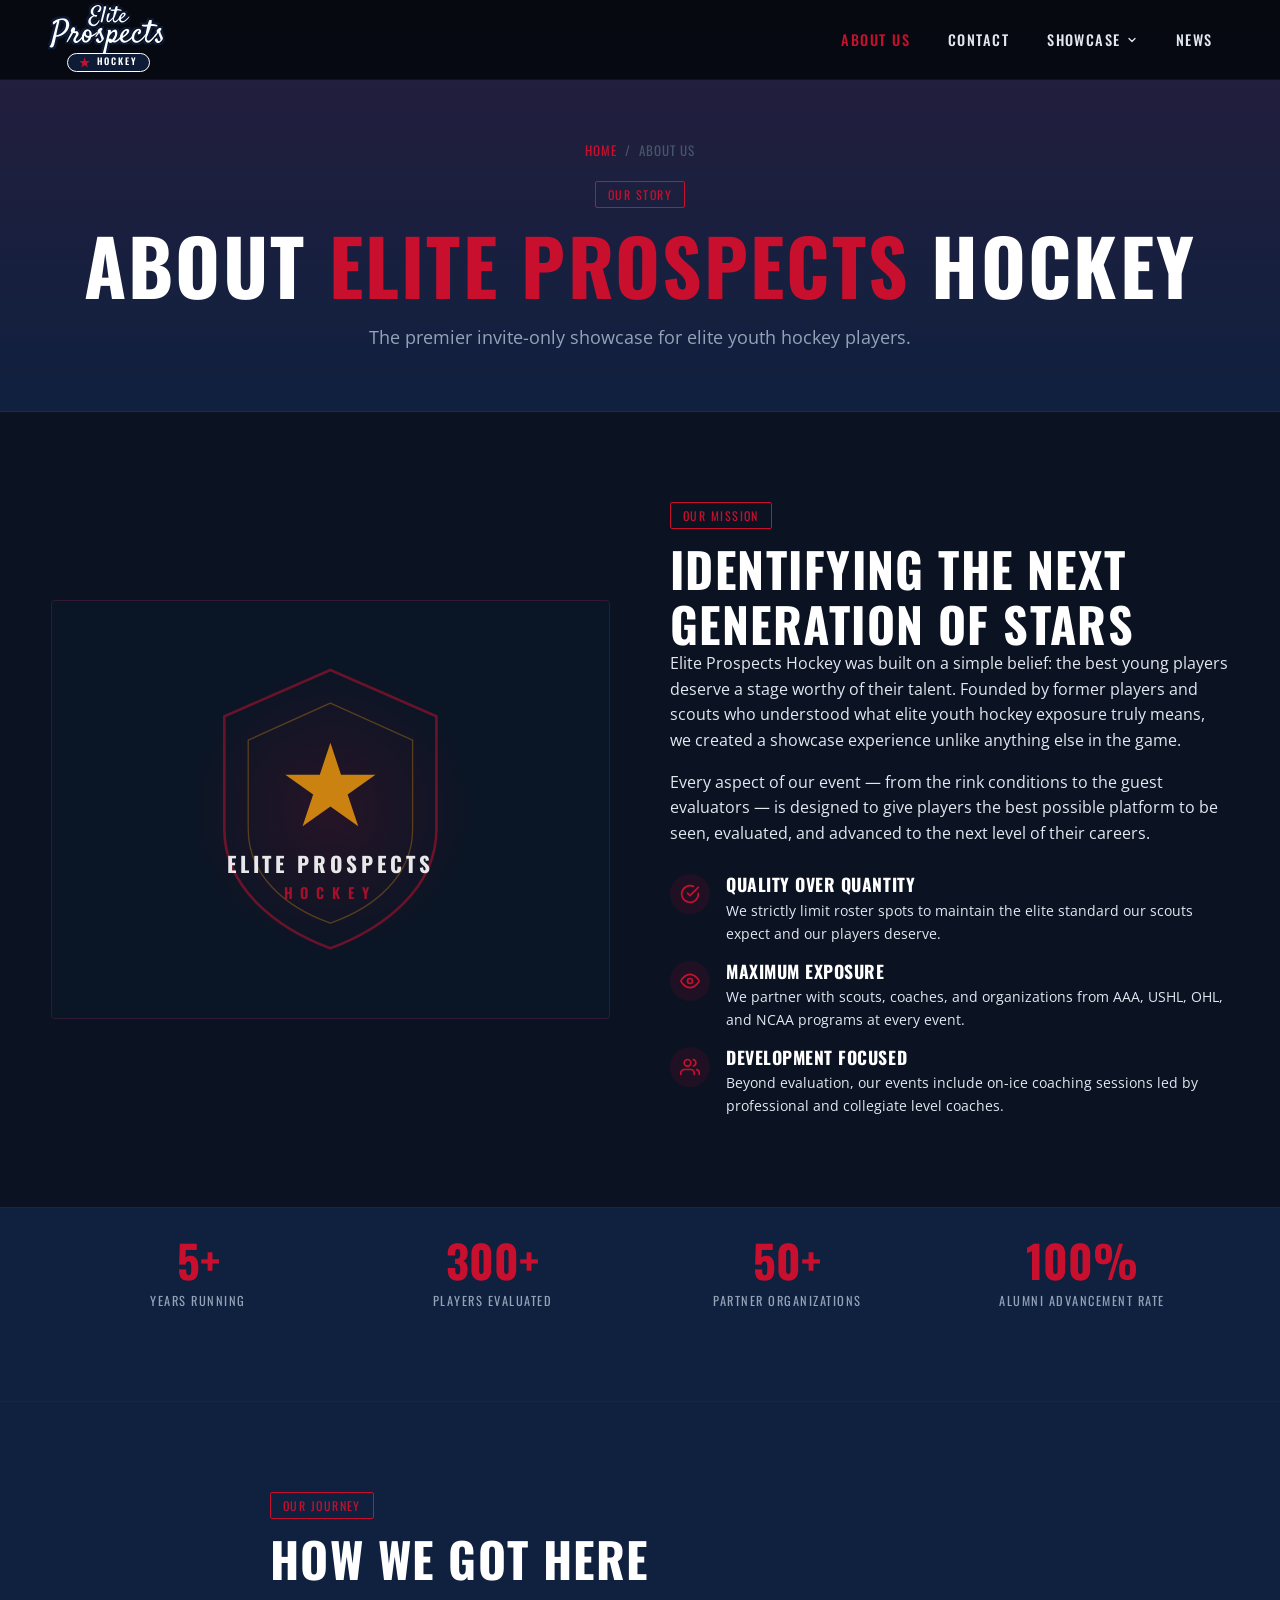
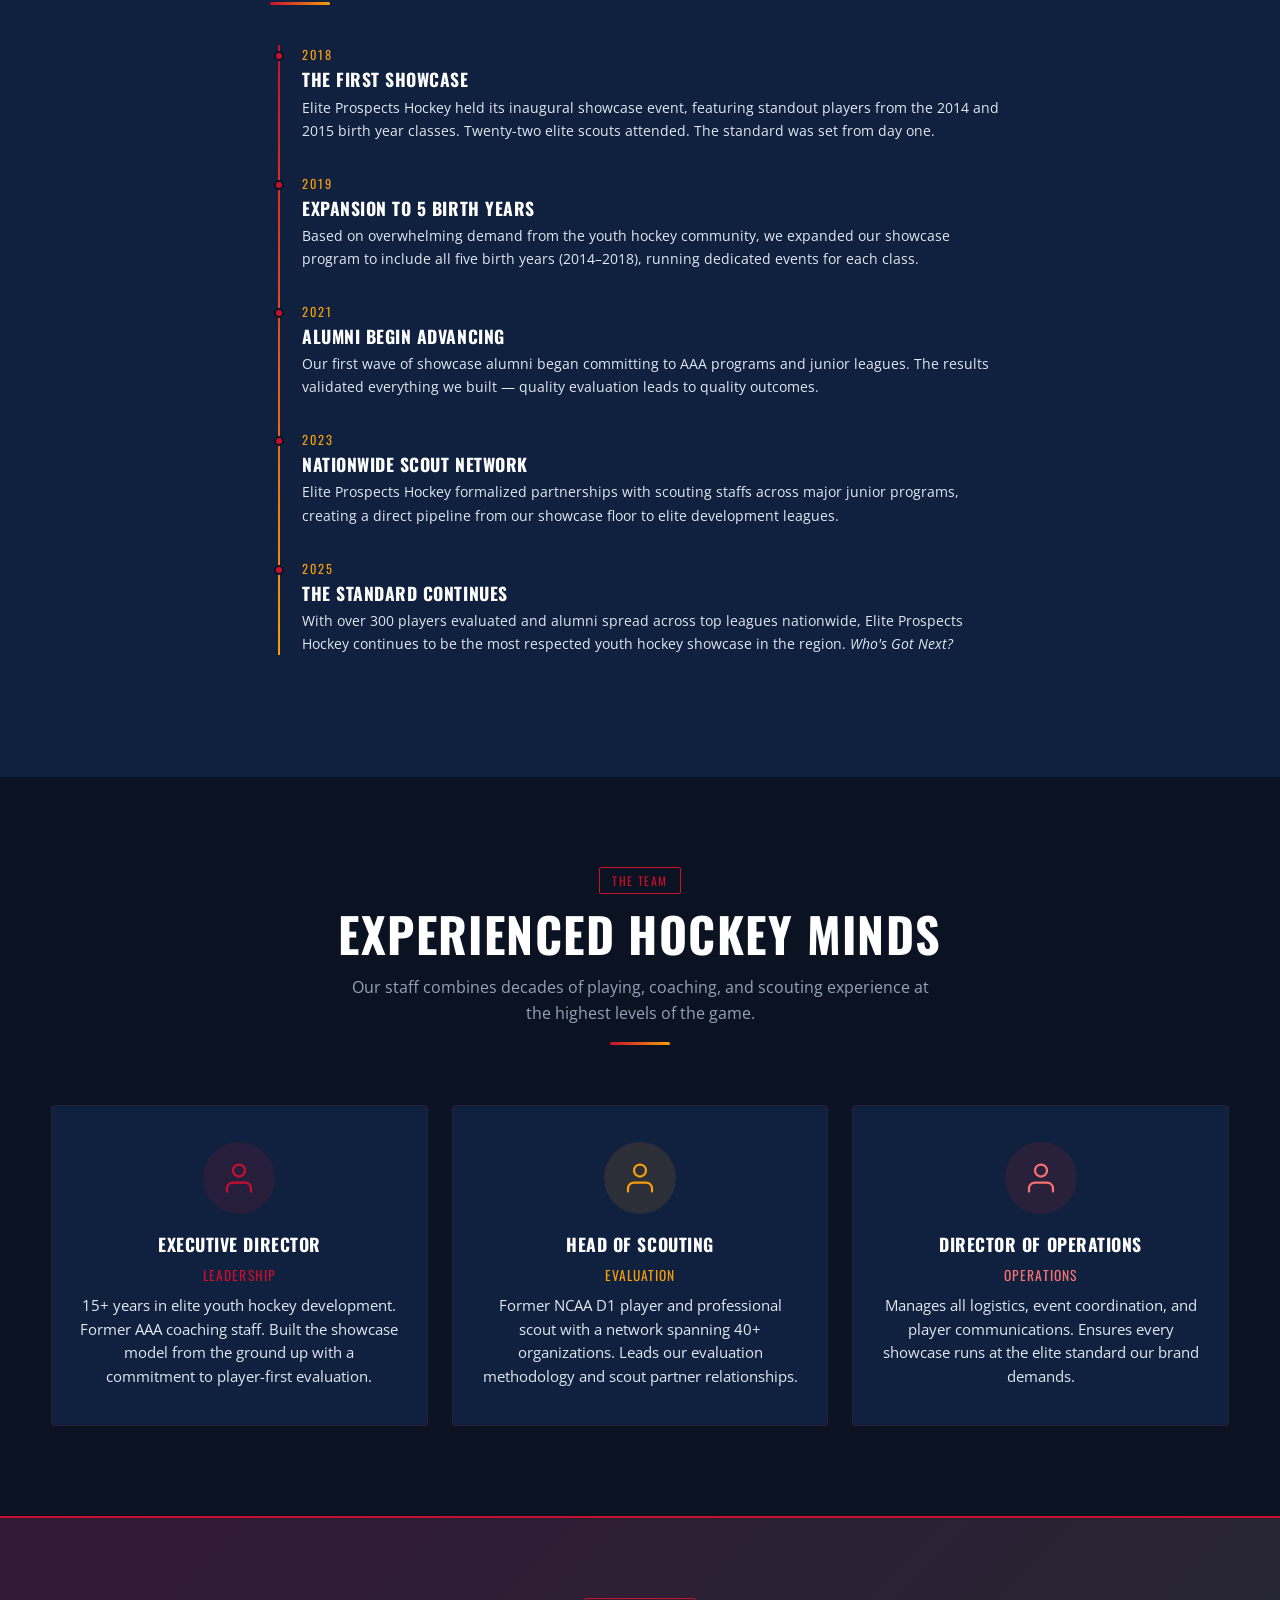
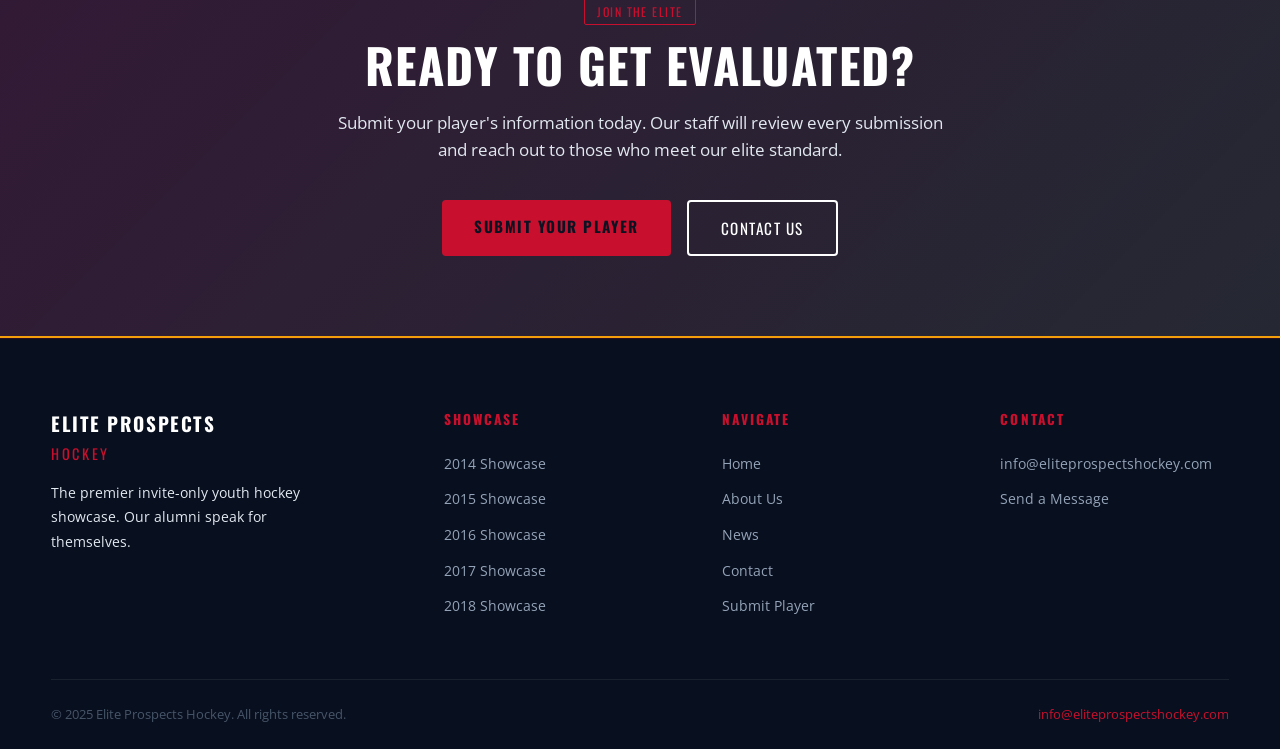
==== commit eb727146: "Match original logo style + red/navy color scheme; update alumni stat - Replace logo with Satisfy sc" ====
--- a/about.html
+++ b/about.html
@@ -14,10 +14,15 @@
   <header class="site-header">
     <nav class="nav-inner">
       <a href="index.html" class="site-logo">
-        <img src="images/logo.svg" alt="Elite Prospects Hockey" class="logo-icon">
-        <div class="logo-text">
-          <span class="logo-top">ELITE PROSPECTS</span>
-          <span class="logo-bottom">HOCKEY</span>
+                <div class="logo-wordmark">
+          <div class="logo-script">
+            <span class="ls-elite">Elite</span>
+            <span class="ls-prospects">Prospects</span>
+          </div>
+          <div class="logo-pill">
+            <span class="logo-star">&#9733;</span>
+            HOCKEY
+          </div>
         </div>
       </a>
       <ul class="nav-links">
@@ -65,15 +70,15 @@
           <svg viewBox="0 0 420 320" xmlns="http://www.w3.org/2000/svg" width="100%">
             <defs>
               <radialGradient id="glow" cx="50%" cy="50%" r="50%">
-                <stop offset="0%" stop-color="#0ea5e9" stop-opacity="0.15"/>
-                <stop offset="100%" stop-color="#0ea5e9" stop-opacity="0"/>
+                <stop offset="0%" stop-color="#c8102e" stop-opacity="0.15"/>
+                <stop offset="100%" stop-color="#c8102e" stop-opacity="0"/>
               </radialGradient>
             </defs>
             <rect width="420" height="320" fill="#0a1525"/>
             <circle cx="210" cy="160" r="110" fill="url(#glow)"/>
             <!-- Shield outline -->
             <path d="M210 55 L290 90 L290 175 C290 220 250 250 210 265 C170 250 130 220 130 175 L130 90 Z"
-                  fill="none" stroke="#0ea5e9" stroke-width="2" opacity="0.5"/>
+                  fill="none" stroke="#c8102e" stroke-width="2" opacity="0.5"/>
             <!-- Inner shield accent -->
             <path d="M210 80 L272 108 L272 175 C272 210 244 234 210 246 C176 234 148 210 148 175 L148 108 Z"
                   fill="none" stroke="#f59e0b" stroke-width="1" opacity="0.3"/>
@@ -84,7 +89,7 @@
             <text x="210" y="208" font-family="Oswald,sans-serif" font-size="16" font-weight="700"
                   fill="#ffffff" text-anchor="middle" letter-spacing="3" opacity="0.9">ELITE PROSPECTS</text>
             <text x="210" y="228" font-family="Oswald,sans-serif" font-size="11" font-weight="600"
-                  fill="#0ea5e9" text-anchor="middle" letter-spacing="6" opacity="0.8">HOCKEY</text>
+                  fill="#c8102e" text-anchor="middle" letter-spacing="6" opacity="0.8">HOCKEY</text>
           </svg>
         </div>
         <div>
@@ -134,7 +139,7 @@
   </section>
 
   <!-- ══ STATS ════════════════════════════════════════════════ -->
-  <div style="background:var(--navy); border-top:1px solid rgba(14,165,233,.15); border-bottom:1px solid rgba(14,165,233,.15);">
+  <div style="background:var(--navy); border-top:1px solid rgba(200,16,46,.15); border-bottom:1px solid rgba(200,16,46,.15);">
     <div class="stats-row container" style="border:none; border-radius:0; background:transparent;">
       <div class="stat-box" style="background:transparent;">
         <div class="stat-number">5+</div>
@@ -206,7 +211,7 @@
       </div>
       <div class="features-grid">
         <div class="feature-card">
-          <div class="feature-icon" style="width:72px;height:72px;border-radius:50%;background:rgba(14,165,233,.12);margin-bottom:20px;">
+          <div class="feature-icon" style="width:72px;height:72px;border-radius:50%;background:rgba(200,16,46,.12);margin-bottom:20px;">
             <svg viewBox="0 0 24 24" fill="none" stroke="currentColor" stroke-width="1.5" stroke-linecap="round" stroke-linejoin="round" style="width:36px;height:36px;color:var(--ice);">
               <path d="M20 21v-2a4 4 0 0 0-4-4H8a4 4 0 0 0-4 4v2"/><circle cx="12" cy="7" r="4"/>
             </svg>
--- a/css/styles.css
+++ b/css/styles.css
@@ -2,19 +2,19 @@
    ELITE PROSPECTS HOCKEY — Main Stylesheet
    ============================================================ */
 
-@import url('https://fonts.googleapis.com/css2?family=Oswald:wght@400;500;600;700&family=Open+Sans:wght@300;400;600;700&display=swap');
+@import url('https://fonts.googleapis.com/css2?family=Satisfy&family=Oswald:wght@400;500;600;700&family=Open+Sans:wght@300;400;600;700&display=swap');
 
 /* ── Custom Properties ─────────────────────────────────────── */
 :root {
-  --dark:       #06090f;
-  --navy:       #0a1525;
-  --blue-deep:  #0d1e33;
-  --ice:        #0ea5e9;
-  --ice-light:  #38bdf8;
-  --ice-dim:    #0369a1;
+  --dark:       #0b1222;
+  --navy:       #10203f;
+  --blue-deep:  #0d1b37;
+  --ice:        #c8102e;
+  --ice-light:  #e31e38;
+  --ice-dim:    #8c0b1f;
   --gold:       #f59e0b;
   --gold-light: #fbbf24;
-  --red:        #dc2626;
+  --red:        #c8102e;
   --white:      #ffffff;
   --gray-100:   #f1f5f9;
   --gray-200:   #e2e8f0;
@@ -128,7 +128,7 @@
   color: var(--dark);
   font-weight: 700;
 }
-.btn-primary:hover { background: var(--ice-light); transform: translateY(-2px); box-shadow: 0 6px 20px rgba(14,165,233,.35); }
+.btn-primary:hover { background: var(--ice-light); transform: translateY(-2px); box-shadow: 0 6px 20px rgba(200,16,46,.35); }
 
 .btn-gold {
   background: var(--gold);
@@ -161,7 +161,7 @@
   background: rgba(6, 9, 15, .95);
   backdrop-filter: blur(12px);
   -webkit-backdrop-filter: blur(12px);
-  border-bottom: 1px solid rgba(14,165,233,.15);
+  border-bottom: 1px solid rgba(200,16,46,.15);
   height: var(--nav-height);
   display: flex;
   align-items: center;
@@ -176,40 +176,73 @@
   height: 100%;
 }
 
-/* Logo */
+/* Logo – script wordmark matching original brand */
 .site-logo {
   display: flex;
   align-items: center;
-  gap: 12px;
   flex-shrink: 0;
-}
-
-.logo-icon {
-  width: 52px;
-  height: 52px;
-}
-
-.logo-text {
+  text-decoration: none;
+}
+
+.logo-wordmark {
   display: flex;
   flex-direction: column;
+  align-items: center;
   line-height: 1;
 }
 
-.logo-text .logo-top {
-  font-family: var(--font-heading);
-  font-size: 1.35rem;
-  font-weight: 700;
-  letter-spacing: .08em;
+.logo-script {
+  display: flex;
+  flex-direction: column;
+  align-items: center;
+  line-height: 0.82;
+}
+
+.ls-elite {
+  font-family: 'Satisfy', cursive;
+  font-size: 1.45rem;
   color: var(--white);
-}
-
-.logo-text .logo-bottom {
-  font-family: var(--font-heading);
-  font-size: .95rem;
+  text-shadow:
+    -2px -2px 0 #0d1b37,
+     2px -2px 0 #0d1b37,
+    -2px  2px 0 #0d1b37,
+     2px  2px 0 #0d1b37;
+}
+
+.ls-prospects {
+  font-family: 'Satisfy', cursive;
+  font-size: 2rem;
+  color: var(--white);
+  text-shadow:
+    -2px -2px 0 #0d1b37,
+     2px -2px 0 #0d1b37,
+    -2px  2px 0 #0d1b37,
+     2px  2px 0 #0d1b37;
+  margin-top: -4px;
+}
+
+.logo-pill {
+  background: #0d1b37;
+  border: 1.5px solid var(--white);
+  border-radius: 20px;
+  padding: 2px 11px 3px;
+  font-family: var(--font-heading);
+  font-size: 0.58rem;
   font-weight: 600;
-  letter-spacing: .18em;
+  letter-spacing: 0.2em;
+  text-transform: uppercase;
+  color: var(--white);
+  display: flex;
+  align-items: center;
+  gap: 5px;
+  margin-top: 5px;
+  white-space: nowrap;
+}
+
+.logo-star {
   color: var(--ice);
-  margin-top: 1px;
+  font-size: 0.72rem;
+  line-height: 1;
 }
 
 /* Nav Links */
@@ -238,7 +271,7 @@
 .nav-links > li > a:hover,
 .nav-links > li > span:hover {
   color: var(--ice);
-  background: rgba(14,165,233,.08);
+  background: rgba(200,16,46,.08);
 }
 
 .nav-links > li > a.active { color: var(--ice); }
@@ -271,7 +304,7 @@
   left: 50%;
   transform: translateX(-50%);
   background: var(--navy);
-  border: 1px solid rgba(14,165,233,.2);
+  border: 1px solid rgba(200,16,46,.2);
   border-radius: var(--radius);
   min-width: 160px;
   box-shadow: var(--shadow);
@@ -301,7 +334,7 @@
 }
 
 .dropdown-menu li:last-child a { border-bottom: none; }
-.dropdown-menu li a:hover { color: var(--ice); background: rgba(14,165,233,.08); padding-left: 28px; }
+.dropdown-menu li a:hover { color: var(--ice); background: rgba(200,16,46,.08); padding-left: 28px; }
 
 /* Mobile toggle */
 .nav-toggle {
@@ -342,9 +375,9 @@
   position: absolute;
   inset: 0;
   background:
-    radial-gradient(ellipse 80% 60% at 50% 0%, rgba(14,165,233,.18) 0%, transparent 60%),
+    radial-gradient(ellipse 80% 60% at 50% 0%, rgba(200,16,46,.18) 0%, transparent 60%),
     radial-gradient(ellipse 60% 40% at 80% 80%, rgba(245,158,11,.1) 0%, transparent 50%),
-    linear-gradient(180deg, #060a14 0%, #0a1525 50%, #060a14 100%);
+    linear-gradient(180deg, #0b1222 0%, #0a1525 50%, #0b1222 100%);
 }
 
 /* Ice grid pattern overlay */
@@ -353,8 +386,8 @@
   position: absolute;
   inset: 0;
   background-image:
-    linear-gradient(rgba(14,165,233,.05) 1px, transparent 1px),
-    linear-gradient(90deg, rgba(14,165,233,.05) 1px, transparent 1px);
+    linear-gradient(rgba(200,16,46,.05) 1px, transparent 1px),
+    linear-gradient(90deg, rgba(200,16,46,.05) 1px, transparent 1px);
   background-size: 60px 60px;
   mask-image: radial-gradient(ellipse 80% 80% at 50% 50%, black 30%, transparent 70%);
 }
@@ -446,9 +479,9 @@
 .page-hero {
   padding: calc(var(--nav-height) + 60px) 0 60px;
   background:
-    linear-gradient(180deg, rgba(14,165,233,.12) 0%, transparent 100%),
+    linear-gradient(180deg, rgba(200,16,46,.12) 0%, transparent 100%),
     var(--navy);
-  border-bottom: 1px solid rgba(14,165,233,.15);
+  border-bottom: 1px solid rgba(200,16,46,.15);
   text-align: center;
 }
 
@@ -476,7 +509,7 @@
 .about-strip {
   background: var(--navy);
   border-top: 3px solid var(--ice);
-  border-bottom: 1px solid rgba(14,165,233,.15);
+  border-bottom: 1px solid rgba(200,16,46,.15);
 }
 
 .about-strip .container {
@@ -498,7 +531,7 @@
   aspect-ratio: 4/3;
   background: var(--blue-deep);
   border-radius: var(--radius);
-  border: 1px solid rgba(14,165,233,.2);
+  border: 1px solid rgba(200,16,46,.2);
   display: flex;
   align-items: center;
   justify-content: center;
@@ -517,7 +550,7 @@
 
 .feature-card {
   background: var(--navy);
-  border: 1px solid rgba(14,165,233,.12);
+  border: 1px solid rgba(200,16,46,.12);
   border-radius: var(--radius);
   padding: 36px 28px;
   text-align: center;
@@ -527,14 +560,14 @@
 .feature-card:hover {
   border-color: var(--ice);
   transform: translateY(-4px);
-  box-shadow: 0 12px 40px rgba(14,165,233,.15);
+  box-shadow: 0 12px 40px rgba(200,16,46,.15);
 }
 
 .feature-icon {
   width: 64px;
   height: 64px;
   margin: 0 auto 20px;
-  background: rgba(14,165,233,.1);
+  background: rgba(200,16,46,.1);
   border-radius: 50%;
   display: flex;
   align-items: center;
@@ -560,7 +593,7 @@
 
 .news-card {
   background: var(--navy);
-  border: 1px solid rgba(14,165,233,.1);
+  border: 1px solid rgba(200,16,46,.1);
   border-radius: var(--radius);
   overflow: hidden;
   transition: border-color .3s, transform .3s, box-shadow .3s;
@@ -569,7 +602,7 @@
 .news-card:hover {
   border-color: var(--ice);
   transform: translateY(-4px);
-  box-shadow: 0 12px 40px rgba(14,165,233,.15);
+  box-shadow: 0 12px 40px rgba(200,16,46,.15);
 }
 
 .news-card-img {
@@ -599,7 +632,7 @@
   letter-spacing: .12em;
   text-transform: uppercase;
   color: var(--ice);
-  background: rgba(14,165,233,.1);
+  background: rgba(200,16,46,.1);
   padding: 3px 10px;
   border-radius: 2px;
 }
@@ -635,7 +668,7 @@
 /* ── SHOWCASE BANNER ────────────────────────────────────────── */
 .showcase-banner {
   background:
-    linear-gradient(135deg, rgba(14,165,233,.2) 0%, rgba(245,158,11,.1) 100%),
+    linear-gradient(135deg, rgba(200,16,46,.2) 0%, rgba(245,158,11,.1) 100%),
     var(--blue-deep);
   border-top: 2px solid var(--ice);
   border-bottom: 2px solid var(--gold);
@@ -659,8 +692,8 @@
   font-size: 1rem;
   letter-spacing: .1em;
   color: var(--white);
-  background: rgba(14,165,233,.15);
-  border: 1px solid rgba(14,165,233,.3);
+  background: rgba(200,16,46,.15);
+  border: 1px solid rgba(200,16,46,.3);
   padding: 8px 24px;
   border-radius: var(--radius);
   transition: all .25s;
@@ -710,7 +743,7 @@
 .form-group select,
 .form-group textarea {
   background: var(--blue-deep);
-  border: 1px solid rgba(14,165,233,.2);
+  border: 1px solid rgba(200,16,46,.2);
   border-radius: var(--radius);
   color: var(--white);
   font-family: var(--font-body);
@@ -728,7 +761,7 @@
 .form-group select:focus,
 .form-group textarea:focus {
   border-color: var(--ice);
-  box-shadow: 0 0 0 3px rgba(14,165,233,.12);
+  box-shadow: 0 0 0 3px rgba(200,16,46,.12);
 }
 
 .form-group select option { background: var(--navy); }
@@ -752,7 +785,7 @@
   position: absolute;
   inset: 0;
   background:
-    radial-gradient(ellipse 80% 60% at 50% 0%, rgba(14,165,233,.2) 0%, transparent 60%),
+    radial-gradient(ellipse 80% 60% at 50% 0%, rgba(200,16,46,.2) 0%, transparent 60%),
     var(--navy);
 }
 
@@ -761,7 +794,7 @@
   font-family: var(--font-heading);
   font-size: 8rem;
   font-weight: 700;
-  color: rgba(14,165,233,.07);
+  color: rgba(200,16,46,.07);
   position: absolute;
   top: 50%;
   left: 50%;
@@ -776,7 +809,7 @@
 .roster-table-wrap {
   overflow-x: auto;
   border-radius: var(--radius);
-  border: 1px solid rgba(14,165,233,.15);
+  border: 1px solid rgba(200,16,46,.15);
 }
 
 .roster-table {
@@ -786,7 +819,7 @@
 }
 
 .roster-table thead {
-  background: rgba(14,165,233,.12);
+  background: rgba(200,16,46,.12);
 }
 
 .roster-table th {
@@ -797,7 +830,7 @@
   color: var(--ice);
   padding: 14px 18px;
   text-align: left;
-  border-bottom: 2px solid rgba(14,165,233,.3);
+  border-bottom: 2px solid rgba(200,16,46,.3);
 }
 
 .roster-table td {
@@ -808,7 +841,7 @@
 
 .roster-table tbody tr:last-child td { border-bottom: none; }
 
-.roster-table tbody tr:hover { background: rgba(14,165,233,.05); }
+.roster-table tbody tr:hover { background: rgba(200,16,46,.05); }
 
 .player-pos {
   font-family: var(--font-heading);
@@ -819,7 +852,7 @@
   display: inline-block;
 }
 
-.pos-f { background: rgba(14,165,233,.15); color: var(--ice); }
+.pos-f { background: rgba(200,16,46,.15); color: var(--ice); }
 .pos-d { background: rgba(245,158,11,.15); color: var(--gold); }
 .pos-g { background: rgba(220,38,38,.15); color: #f87171; }
 
@@ -830,8 +863,8 @@
   display: grid;
   grid-template-columns: repeat(auto-fit, minmax(160px, 1fr));
   gap: 1px;
-  background: rgba(14,165,233,.15);
-  border: 1px solid rgba(14,165,233,.15);
+  background: rgba(200,16,46,.15);
+  border: 1px solid rgba(200,16,46,.15);
   border-radius: var(--radius);
   overflow: hidden;
   margin-bottom: 60px;
@@ -872,7 +905,7 @@
   aspect-ratio: 4/3;
   border-radius: var(--radius);
   background: var(--blue-deep);
-  border: 1px solid rgba(14,165,233,.2);
+  border: 1px solid rgba(200,16,46,.2);
   display: flex;
   align-items: center;
   justify-content: center;
@@ -896,7 +929,7 @@
   flex-shrink: 0;
   width: 40px;
   height: 40px;
-  background: rgba(14,165,233,.1);
+  background: rgba(200,16,46,.1);
   border-radius: 50%;
   display: flex;
   align-items: center;
@@ -972,12 +1005,12 @@
   flex-shrink: 0;
   width: 44px;
   height: 44px;
-  background: rgba(14,165,233,.1);
+  background: rgba(200,16,46,.1);
   border-radius: 50%;
   display: flex;
   align-items: center;
   justify-content: center;
-  border: 1px solid rgba(14,165,233,.2);
+  border: 1px solid rgba(200,16,46,.2);
 }
 
 .contact-item-icon svg { width: 20px; height: 20px; color: var(--ice); }
@@ -1035,13 +1068,13 @@
 .filter-btn:hover, .filter-btn.active {
   border-color: var(--ice);
   color: var(--ice);
-  background: rgba(14,165,233,.08);
+  background: rgba(200,16,46,.08);
 }
 
 /* ── FOOTER ─────────────────────────────────────────────────── */
 .site-footer {
-  background: #040709;
-  border-top: 1px solid rgba(14,165,233,.15);
+  background: #080f1e;
+  border-top: 1px solid rgba(200,16,46,.15);
 }
 
 .footer-main {
@@ -1121,7 +1154,7 @@
     width: 100%;
     flex-direction: column;
     background: var(--dark);
-    border-bottom: 1px solid rgba(14,165,233,.2);
+    border-bottom: 1px solid rgba(200,16,46,.2);
     padding: 20px 0 30px;
     gap: 0;
     transform: translateY(-110%);
@@ -1149,7 +1182,7 @@
     box-shadow: none;
     border: none;
     border-radius: 0;
-    background: rgba(14,165,233,.05);
+    background: rgba(200,16,46,.05);
     display: none;
   }
 
